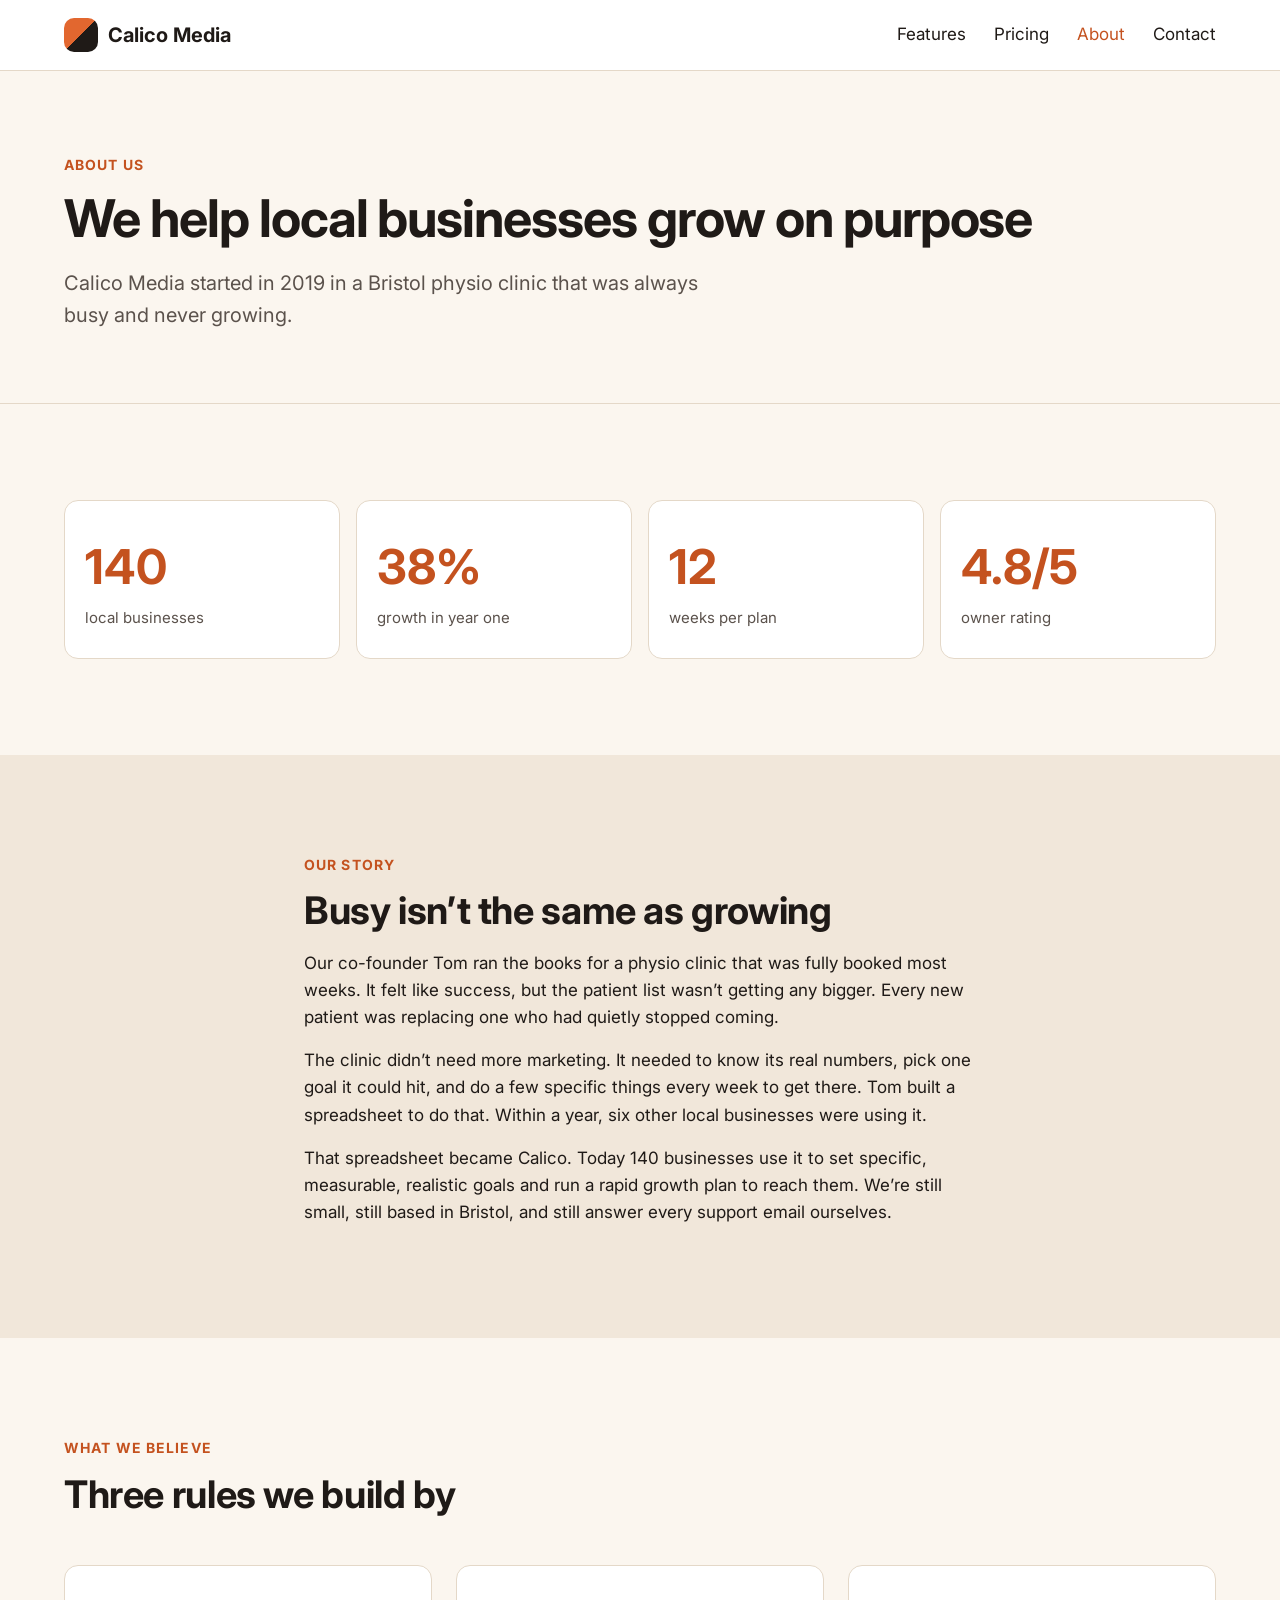
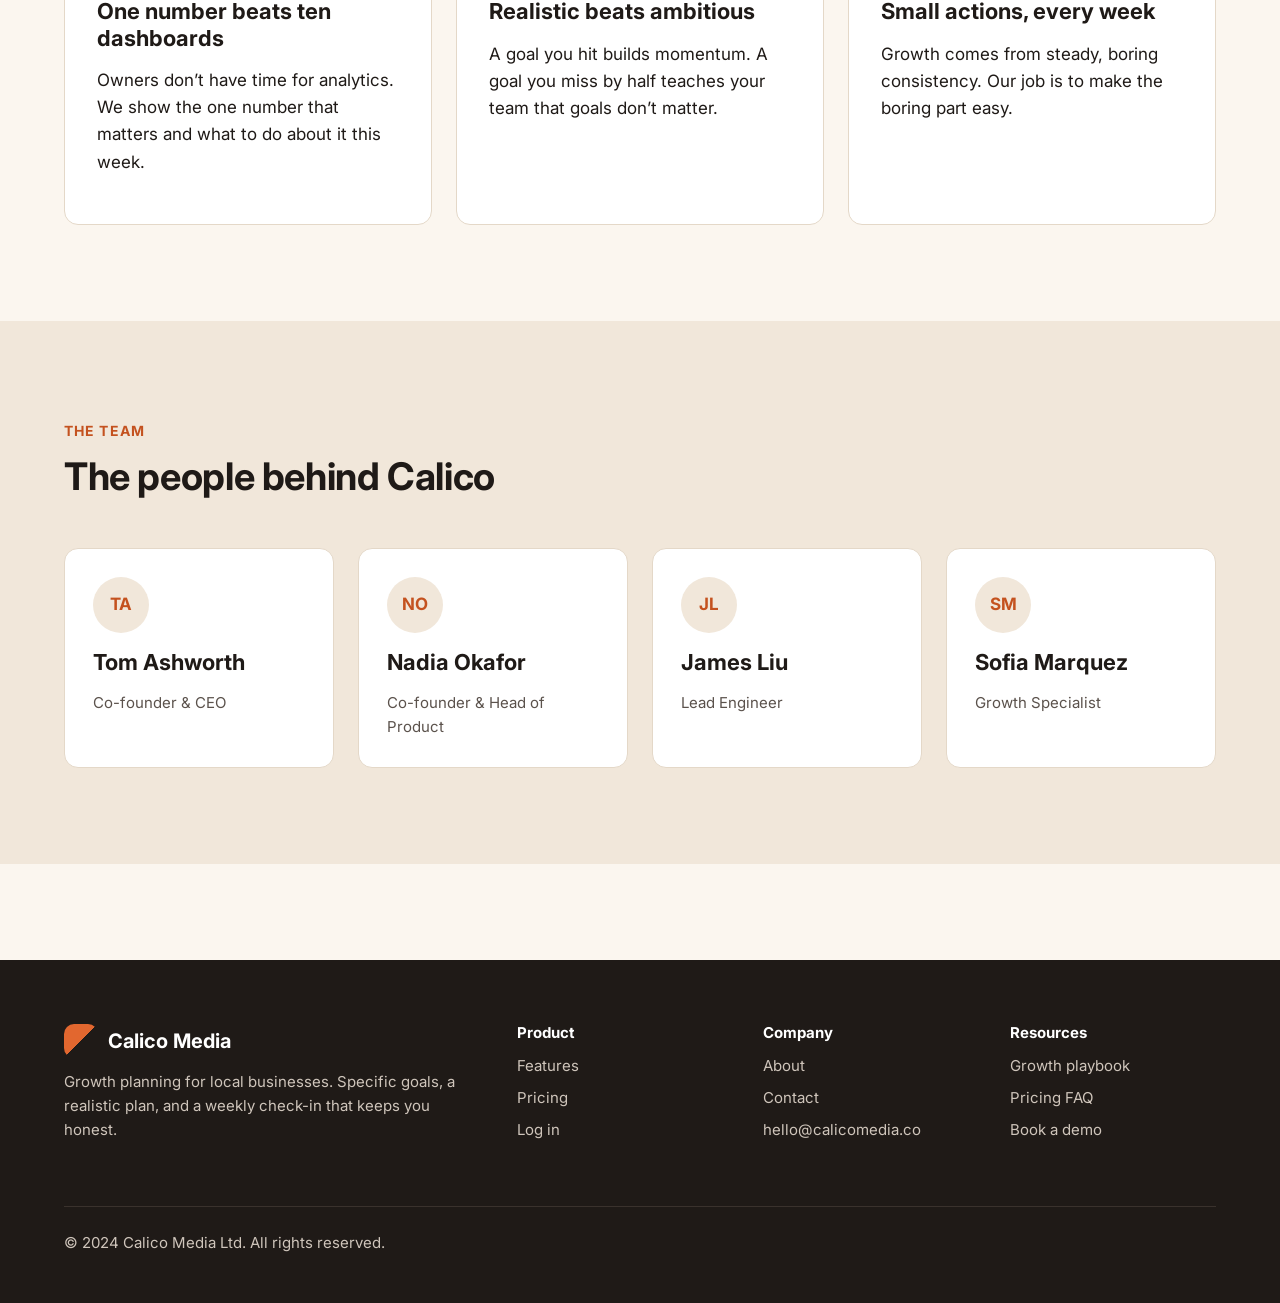
==== public/about.html @ 5a40484c "fix: implemented responsiveness across tablet and mobile sizes with a burger menu" ====
<!DOCTYPE html>
<html lang="en">
<head>
  <meta charset="utf-8">
  <meta name="viewport" content="width=device-width, initial-scale=1">
  <title>About | Calico Media</title>
  <meta name="description" content="Calico Media builds growth planning software for local businesses. Here is who we are and why we started.">
  <link rel="preconnect" href="https://fonts.googleapis.com">
  <link rel="preconnect" href="https://fonts.gstatic.com" crossorigin>
  <link href="https://fonts.googleapis.com/css2?family=Inter:wght@100;200;300;400;500;600;700;800;900&display=swap" rel="stylesheet">
  <link rel="stylesheet" href="css/styles.css">
</head>
<body>
  <header class="site-header">
    <div class="container">
      <a class="logo" href="index.html"><span class="logo-mark"></span>Calico Media</a>
      <nav aria-label="Main">
        <button class="nav-toggle" type="button" aria-expanded="false" aria-controls="main-menu" aria-label="Open menu">
          <span class="nav-toggle-bar"></span>
          <span class="nav-toggle-bar"></span>
          <span class="nav-toggle-bar"></span>
        </button>
        <ul class="nav-links" id="main-menu">
          <li><a href="features.html">Features</a></li>
          <li><a href="pricing.html">Pricing</a></li>
          <li><a href="about.html" aria-current="page">About</a></li>
          <li><a href="contact.html">Contact</a></li>
        </ul>
      </nav>
    </div>
  </header>

  <main>
    <section class="page-header">
      <div class="container">
        <span class="eyebrow">About us</span>
        <h1>We help local businesses grow on purpose</h1>
        <p class="lead">Calico Media started in 2019 in a Bristol physio clinic that was always busy and never growing.</p>
      </div>
    </section>

    <section class="section">
      <div class="container">
        <div class="stats">
          <div class="stat">
            <span class="stat-number">140</span>
            <span class="stat-label">local businesses</span>
          </div>
          <div class="stat">
            <span class="stat-number">38%</span>
            <span class="stat-label">growth in year one</span>
          </div>
          <div class="stat">
            <span class="stat-number">12</span>
            <span class="stat-label">weeks per plan</span>
          </div>
          <div class="stat">
            <span class="stat-number">4.8/5</span>
            <span class="stat-label">owner rating</span>
          </div>
        </div>
      </div>
    </section>

    <section class="section section--sand">
      <div class="container prose">
        <span class="eyebrow">Our story</span>
        <h2>Busy isn&rsquo;t the same as growing</h2>
        <p>Our co-founder Tom ran the books for a physio clinic that was fully booked most weeks. It felt like success, but the patient list wasn&rsquo;t getting any bigger. Every new patient was replacing one who had quietly stopped coming.</p>
        <p>The clinic didn&rsquo;t need more marketing. It needed to know its real numbers, pick one goal it could hit, and do a few specific things every week to get there. Tom built a spreadsheet to do that. Within a year, six other local businesses were using it.</p>
        <p>That spreadsheet became Calico. Today 140 businesses use it to set specific, measurable, realistic goals and run a rapid growth plan to reach them. We&rsquo;re still small, still based in Bristol, and still answer every support email ourselves.</p>
      </div>
    </section>

    <section class="section">
      <div class="container">
        <div class="section-intro">
          <span class="eyebrow">What we believe</span>
          <h2>Three rules we build by</h2>
        </div>
        <div class="steps">
          <div class="step">
            <h3>One number beats ten dashboards</h3>
            <p>Owners don&rsquo;t have time for analytics. We show the one number that matters and what to do about it this week.</p>
          </div>
          <div class="step">
            <h3>Realistic beats ambitious</h3>
            <p>A goal you hit builds momentum. A goal you miss by half teaches your team that goals don&rsquo;t matter.</p>
          </div>
          <div class="step">
            <h3>Small actions, every week</h3>
            <p>Growth comes from steady, boring consistency. Our job is to make the boring part easy.</p>
          </div>
        </div>
      </div>
    </section>

    <section class="section section--sand">
      <div class="container">
        <div class="section-intro">
          <span class="eyebrow">The team</span>
          <h2>The people behind Calico</h2>
        </div>
        <div class="team-grid">
          <div class="person">
            <div class="avatar">TA</div>
            <h3>Tom Ashworth</h3>
            <p>Co-founder &amp; CEO</p>
          </div>
          <div class="person">
            <div class="avatar">NO</div>
            <h3>Nadia Okafor</h3>
            <p>Co-founder &amp; Head of Product</p>
          </div>
          <div class="person">
            <div class="avatar">JL</div>
            <h3>James Liu</h3>
            <p>Lead Engineer</p>
          </div>
          <div class="person">
            <div class="avatar">SM</div>
            <h3>Sofia Marquez</h3>
            <p>Growth Specialist</p>
          </div>
        </div>
      </div>
    </section>
  </main>

  <footer class="site-footer">
    <div class="container">
      <div class="footer-grid">
        <div>
          <a class="logo" href="index.html"><span class="logo-mark"></span>Calico Media</a>
          <p>Growth planning for local businesses. Specific goals, a realistic plan, and a weekly check-in that keeps you honest.</p>
        </div>
        <div>
          <h4>Product</h4>
          <ul>
            <li><a href="features.html">Features</a></li>
            <li><a href="pricing.html">Pricing</a></li>
            <li><a href="https://app.calicomedia.co/login">Log in</a></li>
          </ul>
        </div>
        <div>
          <h4>Company</h4>
          <ul>
            <li><a href="about.html">About</a></li>
            <li><a href="contact.html">Contact</a></li>
            <li><a href="mailto:hello@calicomedia.co">hello@calicomedia.co</a></li>
          </ul>
        </div>
        <div>
          <h4>Resources</h4>
          <ul>
            <li><a href="index.html#playbook">Growth playbook</a></li>
            <li><a href="pricing.html#faq">Pricing FAQ</a></li>
            <li><a href="contact.html">Book a demo</a></li>
          </ul>
        </div>
      </div>
      <div class="footer-bottom">
        <p>&copy; 2024 Calico Media Ltd. All rights reserved.</p>
      </div>
    </div>
  </footer>
  <script src="js/nav.js"></script>
</body>
</html>
---- public/css/styles.css ----
/* Calico Media marketing site */

:root {
  --ink: #1f1a17;
  --ink-soft: #5b524c;
  --cream: #fbf6ef;
  --sand: #f1e7da;
  --white: #ffffff;
  --orange: #e2672f;
  --orange-dark: #c4521f;
  --teal: #1f6f6b;
  --line: #e4d8c8;
  --radius: 14px;
}

*,
*::before,
*::after {
  box-sizing: border-box;
}

body {
  margin: 0;
  font-family:
    "Inter",
    -apple-system,
    BlinkMacSystemFont,
    "Segoe UI",
    sans-serif;
  font-weight: 400;
  font-size: 17px;
  line-height: 1.6;
  color: var(--ink);
  background: var(--cream);
}

h1,
h2,
h3,
h4 {
  font-weight: 700;
  line-height: 1.2;
  margin: 0 0 16px;
}

h1 {
  font-size: 52px;
  letter-spacing: -0.02em;
}

h2 {
  font-size: 38px;
  letter-spacing: -0.01em;
}

h3 {
  font-size: 22px;
}

p {
  margin: 0 0 16px;
}

a {
  color: var(--teal);
}

img {
  max-width: 100%;
}

.container {
  max-width: 1200px;
  margin: 0 auto;
  padding: 0 24px;
}

.section {
  padding: 96px 0;
}

.section--sand {
  background: var(--sand);
}

.eyebrow {
  display: inline-block;
  font-size: 14px;
  font-weight: 700;
  letter-spacing: 0.08em;
  text-transform: uppercase;
  color: var(--orange-dark);
  margin-bottom: 12px;
}

.lead {
  font-size: 20px;
  color: var(--ink-soft);
  max-width: 640px;
}

.section-intro {
  max-width: 680px;
  margin-bottom: 48px;
}

.btn {
  display: inline-block;
  padding: 14px 26px;
  border-radius: 999px;
  background: var(--orange);
  color: var(--white);
  font-weight: 700;
  text-decoration: none;
  border: 0;
  font-size: 16px;
  font-family: inherit;
  cursor: pointer;
}

.btn:hover {
  background: var(--orange-dark);
}

.btn--ghost {
  background: transparent;
  color: inherit;
  box-shadow: inset 0 0 0 2px currentColor;
}

.btn--ghost:hover {
  background: rgba(255, 255, 255, 0.1);
}

/* Header */

.site-header {
  position: relative;
  background: var(--white);
  border-bottom: 1px solid var(--line);
}

.site-header .container {
  display: flex;
  flex-wrap: wrap;
  align-items: center;
  justify-content: space-between;
  gap: 12px 32px;
  padding-top: 18px;
  padding-bottom: 18px;
}

.logo {
  display: flex;
  align-items: center;
  gap: 10px;
  flex-shrink: 0;
  font-size: 20px;
  font-weight: 700;
  color: var(--ink);
  text-decoration: none;
}

.logo-mark {
  width: 34px;
  height: 34px;
  border-radius: 10px;
  background: linear-gradient(
    135deg,
    var(--orange) 0%,
    var(--orange) 50%,
    var(--ink) 50%,
    var(--ink) 100%
  );
}

.nav-links {
  display: flex;
  flex-wrap: wrap;
  align-items: center;
  gap: 8px 28px;
  list-style: none;
  margin: 0;
  padding: 0;
}

.nav-links a {
  color: var(--ink);
  text-decoration: none;
}

.nav-links a:hover,
.nav-links a[aria-current="page"] {
  color: var(--orange-dark);
}

.site-header--home {
  background: var(--ink);
  border-bottom: 0;
}

.site-header--home .logo,
.site-header--home .nav-links a {
  color: var(--white);
}

.site-header--home .logo-mark {
  background: linear-gradient(
    135deg,
    var(--orange) 0%,
    var(--orange) 50%,
    var(--white) 50%,
    var(--white) 100%
  );
}

.site-header--home .container {
  flex-wrap: nowrap;
}

.site-header--home nav {
  min-width: 0;
}

.site-header--home .nav-links {
  flex-wrap: nowrap;
  gap: 0;
}

.site-header--home .nav-links li {
  min-width: 0;
}

.site-header--home .nav-links a {
  display: block;
  padding: 0 14px;
  white-space: nowrap;
}

.site-header--home .nav-links li:last-child {
  flex-shrink: 0;
}

.site-header--home .nav-links .btn {
  margin-left: 12px;
  padding: 10px 20px;
}

/* Burger toggle: hidden on desktop, shown in the 768px media query */

.nav-toggle {
  display: none;
  flex-direction: column;
  justify-content: center;
  gap: 5px;
  width: 44px;
  height: 44px;
  padding: 10px;
  border: 0;
  background: transparent;
  color: var(--ink);
  cursor: pointer;
}

.site-header--home .nav-toggle {
  color: var(--white);
}

.nav-toggle-bar {
  display: block;
  height: 2px;
  border-radius: 2px;
  background: currentColor;
  transition: transform 0.2s ease, opacity 0.2s ease;
}

/* Turn the three bars into an X when open */
.nav-open .nav-toggle-bar:nth-child(1) {
  transform: translateY(7px) rotate(45deg);
}

.nav-open .nav-toggle-bar:nth-child(2) {
  opacity: 0;
}

.nav-open .nav-toggle-bar:nth-child(3) {
  transform: translateY(-7px) rotate(-45deg);
}

/* Home hero */

.hero {
  background: var(--ink);
  color: var(--white);
  padding: 56px 0 88px;
}

.hero-inner {
  display: flex;
  align-items: center;
  gap: 56px;
}

.hero-text {
  flex: 1;
}

.hero-text .lead {
  color: #d9cfc5;
}

.hero-actions {
  display: flex;
  flex-wrap: wrap;
  gap: 12px;
  margin-top: 32px;
}

.hero-media {
  width: 600px;
  flex-shrink: 0;
}

.hero-image {
  width: 100%;
  aspect-ratio: 4 / 3;
  object-fit: cover;
  border-radius: var(--radius);
  display: block;
}

/* Trust strip */

.trust {
  padding: 40px 0;
  border-bottom: 1px solid var(--line);
  text-align: center;
}

.trust p {
  color: var(--ink-soft);
  font-size: 15px;
}

.trust-list {
  display: flex;
  flex-wrap: wrap;
  justify-content: center;
  gap: 12px 40px;
  list-style: none;
  margin: 0;
  padding: 0;
  font-weight: 700;
  font-size: 18px;
  color: #8a7d72;
}

/* Steps */

.steps {
  display: grid;
  grid-template-columns: repeat(auto-fit, minmax(240px, 1fr));
  gap: 24px;
}

.step {
  background: var(--white);
  border: 1px solid var(--line);
  border-radius: var(--radius);
  padding: 32px;
}

.step-number {
  display: inline-flex;
  align-items: center;
  justify-content: center;
  width: 40px;
  height: 40px;
  border-radius: 50%;
  background: var(--sand);
  color: var(--orange-dark);
  font-weight: 700;
  margin-bottom: 16px;
}

/* Check list */

.check-list {
  list-style: none;
  margin: 24px 0 0;
  padding: 0;
}

.check-list li {
  position: relative;
  padding-left: 32px;
  margin-bottom: 14px;
}

.check-list li::before {
  content: "";
  position: absolute;
  left: 0;
  top: 6px;
  width: 16px;
  height: 16px;
  border-radius: 50%;
  background: var(--teal);
  box-shadow: inset 0 0 0 4px #cfe6e4;
}

/* FAQ */

.faq {
  max-width: 820px;
}

.faq details {
  border-top: 1px solid var(--line);
  padding: 20px 0;
}

.faq details:last-child {
  border-bottom: 1px solid var(--line);
}

.faq summary {
  font-weight: 700;
  font-size: 19px;
  cursor: pointer;
}

.faq details p {
  margin-top: 12px;
  color: var(--ink-soft);
}

/* Feature rows */

.feature-row {
  display: grid;
  grid-template-columns: 1fr 1fr;
  gap: 64px;
  align-items: center;
  margin-bottom: 96px;
}

.feature-row:last-child {
  margin-bottom: 0;
}

.feature-row--reverse .feature-media {
  order: 2;
}

.feature-media img {
  display: block;
  width: 100%;
  aspect-ratio: 4 / 3;
  object-fit: cover;
  border-radius: var(--radius);
}

/* Playbook */

.playbook-grid {
  display: grid;
  grid-template-columns: repeat(3, 1fr);
  gap: 28px;
}

/* Card grid */

.card-grid {
  display: grid;
  grid-template-columns: repeat(3, 1fr);
  gap: 28px;
}

.card {
  background: var(--white);
  border: 1px solid var(--line);
  border-radius: var(--radius);
  overflow: hidden;
}

.card img {
  display: block;
  width: 100%;
  aspect-ratio: 16 / 10;
  object-fit: cover;
}

.card-body {
  padding: 24px 28px 28px;
}

.card-body p {
  color: var(--ink-soft);
}

.card-tag {
  font-size: 13px;
  font-weight: 700;
  text-transform: uppercase;
  letter-spacing: 0.06em;
  color: var(--teal);
}

.icon-dot {
  width: 44px;
  height: 44px;
  border-radius: 12px;
  background: var(--sand);
  margin-bottom: 18px;
  position: relative;
}

.icon-dot::after {
  content: "";
  position: absolute;
  inset: 13px;
  border-radius: 50%;
  background: var(--orange);
}

/* CTA band */

.cta-band {
  background: var(--ink);
  color: var(--white);
  border-radius: 24px;
  overflow: hidden;
}

.cta-band img {
  display: block;
  width: 100%;
  aspect-ratio: 21 / 8;
  object-fit: cover;
}

.cta-body {
  padding: 48px;
  display: flex;
  flex-wrap: wrap;
  align-items: center;
  justify-content: space-between;
  gap: 24px;
}

.cta-body h2 {
  margin: 0;
  max-width: 620px;
}

/* Page header (inner pages) */

.page-header {
  padding: 80px 0 56px;
  border-bottom: 1px solid var(--line);
}

/* Pricing */

.pricing-grid {
  display: grid;
  grid-template-columns: repeat(auto-fit, minmax(260px, 1fr));
  gap: 24px;
  align-items: stretch;
}

.pricing-card {
  background: var(--white);
  border: 1px solid var(--line);
  border-radius: var(--radius);
  padding: 36px 32px;
  display: flex;
  flex-direction: column;
}

.pricing-card--featured {
  border: 2px solid var(--orange);
  box-shadow: 0 24px 48px rgba(226, 103, 47, 0.14);
}

.plan-badge {
  align-self: flex-start;
  font-size: 13px;
  font-weight: 700;
  background: var(--orange);
  color: var(--white);
  border-radius: 999px;
  padding: 4px 12px;
  margin-bottom: 16px;
}

.price {
  font-size: 48px;
  font-weight: 700;
  margin: 8px 0 4px;
}

.price small {
  font-size: 17px;
  font-weight: 400;
  color: var(--ink-soft);
}

.pricing-card .check-list {
  flex: 1;
  margin-bottom: 28px;
}

.pricing-card .btn {
  text-align: center;
}

.pricing-note {
  margin-top: 32px;
  color: var(--ink-soft);
  font-size: 15px;
}

/* About */

.stats {
  display: grid;
  grid-template-columns: repeat(auto-fit, minmax(160px, 1fr));
  gap: 16px;
}

.stat {
  background: var(--white);
  border: 1px solid var(--line);
  border-radius: var(--radius);
  padding: 28px 20px;
}

.stat-number {
  display: block;
  font-size: 48px;
  font-weight: 700;
  color: var(--orange-dark);
}

.stat-label {
  display: block;
  font-size: 15px;
  color: var(--ink-soft);
}

.prose {
  max-width: 720px;
}

.team-grid {
  display: grid;
  grid-template-columns: repeat(auto-fit, minmax(220px, 1fr));
  gap: 24px;
}

.person {
  background: var(--white);
  border: 1px solid var(--line);
  border-radius: var(--radius);
  padding: 28px;
}

.avatar {
  width: 56px;
  height: 56px;
  border-radius: 50%;
  background: var(--sand);
  color: var(--orange-dark);
  display: flex;
  align-items: center;
  justify-content: center;
  font-weight: 700;
  margin-bottom: 16px;
}

.person p {
  color: var(--ink-soft);
  font-size: 15px;
  margin: 0;
}

/* Contact */

.contact-layout {
  display: grid;
  grid-template-columns: 3fr 2fr;
  gap: 64px;
}

.contact-form label {
  display: block;
  font-weight: 700;
  margin-bottom: 6px;
}

.contact-form input,
.contact-form textarea {
  display: block;
  width: 100%;
  font: inherit;
  padding: 12px 14px;
  border: 1px solid var(--line);
  border-radius: 10px;
  background: var(--white);
  margin-bottom: 20px;
}

.contact-form textarea {
  min-height: 160px;
  resize: vertical;
}

.form-status {
  margin-top: 16px;
  font-weight: 700;
}

.form-status--success {
  color: var(--teal);
}

.form-status--error {
  color: #b3261e;
}

.contact-aside {
  background: var(--white);
  border: 1px solid var(--line);
  border-radius: var(--radius);
  padding: 32px;
  align-self: start;
}

.contact-aside h3 {
  font-size: 18px;
  margin-top: 24px;
  margin-bottom: 6px;
}

.contact-aside h3:first-child {
  margin-top: 0;
}

.contact-aside p {
  color: var(--ink-soft);
  margin: 0;
}

/* Footer */

.site-footer {
  background: var(--ink);
  color: #cfc5bb;
  padding: 64px 0 32px;
  margin-top: 96px;
  font-size: 15px;
}

.footer-grid {
  display: grid;
  grid-template-columns: 2fr 1fr 1fr 1fr;
  gap: 40px;
}

.site-footer h4 {
  color: var(--white);
  font-size: 15px;
  margin-bottom: 12px;
}

.site-footer ul {
  list-style: none;
  margin: 0;
  padding: 0;
}

.site-footer li {
  margin-bottom: 8px;
}

.site-footer a {
  color: #cfc5bb;
  text-decoration: none;
}

.site-footer a:hover {
  color: var(--white);
}

.site-footer .logo {
  color: var(--white);
  margin-bottom: 12px;
}

.footer-bottom {
  border-top: 1px solid #3a322d;
  margin-top: 48px;
  padding-top: 24px;
}

@media (max-width: 1024px) {
  .hero-inner {
    flex-direction: column-reverse;
  }

  .hero-media {
    width: 100%;
  }

  .hero-text {
    display: flex;
    align-items: center;
    justify-content: center;
    flex-direction: column;
    text-align: center;
  }
}

@media (max-width: 955px) {
  .site-header--home .nav-links a {
    padding: 0px;
  }

  .site-header--home .logo {
    margin: 16px 0px;
  }

  .site-header .nav-links {
    flex-wrap: wrap;
    justify-content: center;
    gap: 24px 16px;
  }

  .site-header .container {
    flex-wrap: wrap;
    justify-content: space-evenly;
    flex-direction: column;
  }
}

@media (max-width: 768px) {
  h1 {
    font-size: 40px;
  }

  h2 {
    font-size: 30px;
  }

  .container {
    margin: 0 32px;
  }

  .section {
    padding: 64px 0;
  }

  .feature-row {
    grid-template-columns: 1fr;
    gap: 32px;
    margin-bottom: 64px;
  }

  .feature-row--reverse .feature-media {
    order: 0;
  }

  .card-grid {
    grid-template-columns: repeat(2, 1fr);
  }

  .contact-layout {
    grid-template-columns: 1fr;
    gap: 40px;
  }

  .footer-grid {
    grid-template-columns: 1fr 1fr;
  }

  .hero-inner {
    flex-direction: column-reverse;
  }

  .playbook-grid {
    grid-template-columns: repeat(1, 1fr);
  }

  .hero-media {
    width: 100vw;
  }

  .hero-image {
    width: 90vw;
    margin: 0 auto;
  }

  /* Burger menu. `.site-header` selectors match the specificity of the
     `.site-header--home` rules above and win because they come later. */

  /* Undo the stacked tablet header from the 955px query: logo left, burger right */
  .site-header .container {
    flex-direction: row;
    flex-wrap: nowrap;
    justify-content: space-between;
  }

  .site-header--home .logo {
    margin: 0;
  }

  .site-header.nav-ready .nav-toggle {
    display: flex;
  }

  .site-header.nav-ready .nav-links {
    display: none;
  }

  .site-header.nav-open .nav-links {
    display: flex;
    flex-direction: column;
    align-items: stretch;
    gap: 0;
    position: absolute;
    top: 100%;
    left: 0;
    right: 0;
    z-index: 10;
    padding: 8px 0 16px;
    background: var(--white);
    border-bottom: 1px solid var(--line);
  }

  .site-header--home.nav-open .nav-links {
    background: var(--ink);
    border-bottom: 0;
  }

  .site-header .nav-links a {
    display: block;
    padding: 12px 56px; /* lines up with the logo (32px margin + 24px padding) */
  }

  .site-header .nav-links .btn {
    display: inline-block;
    margin: 8px 56px 0;
    padding: 10px 20px;
  }
}

@media (max-width: 480px) {
  h1 {
    font-size: 34px;
  }

  .card-grid {
    grid-template-columns: 1fr;
  }

  .cta-body {
    padding: 32px 24px;
  }

  .footer-grid {
    grid-template-columns: 1fr;
  }

  .hero-actions{
    align-items: center;
    justify-content: center;
  }
}
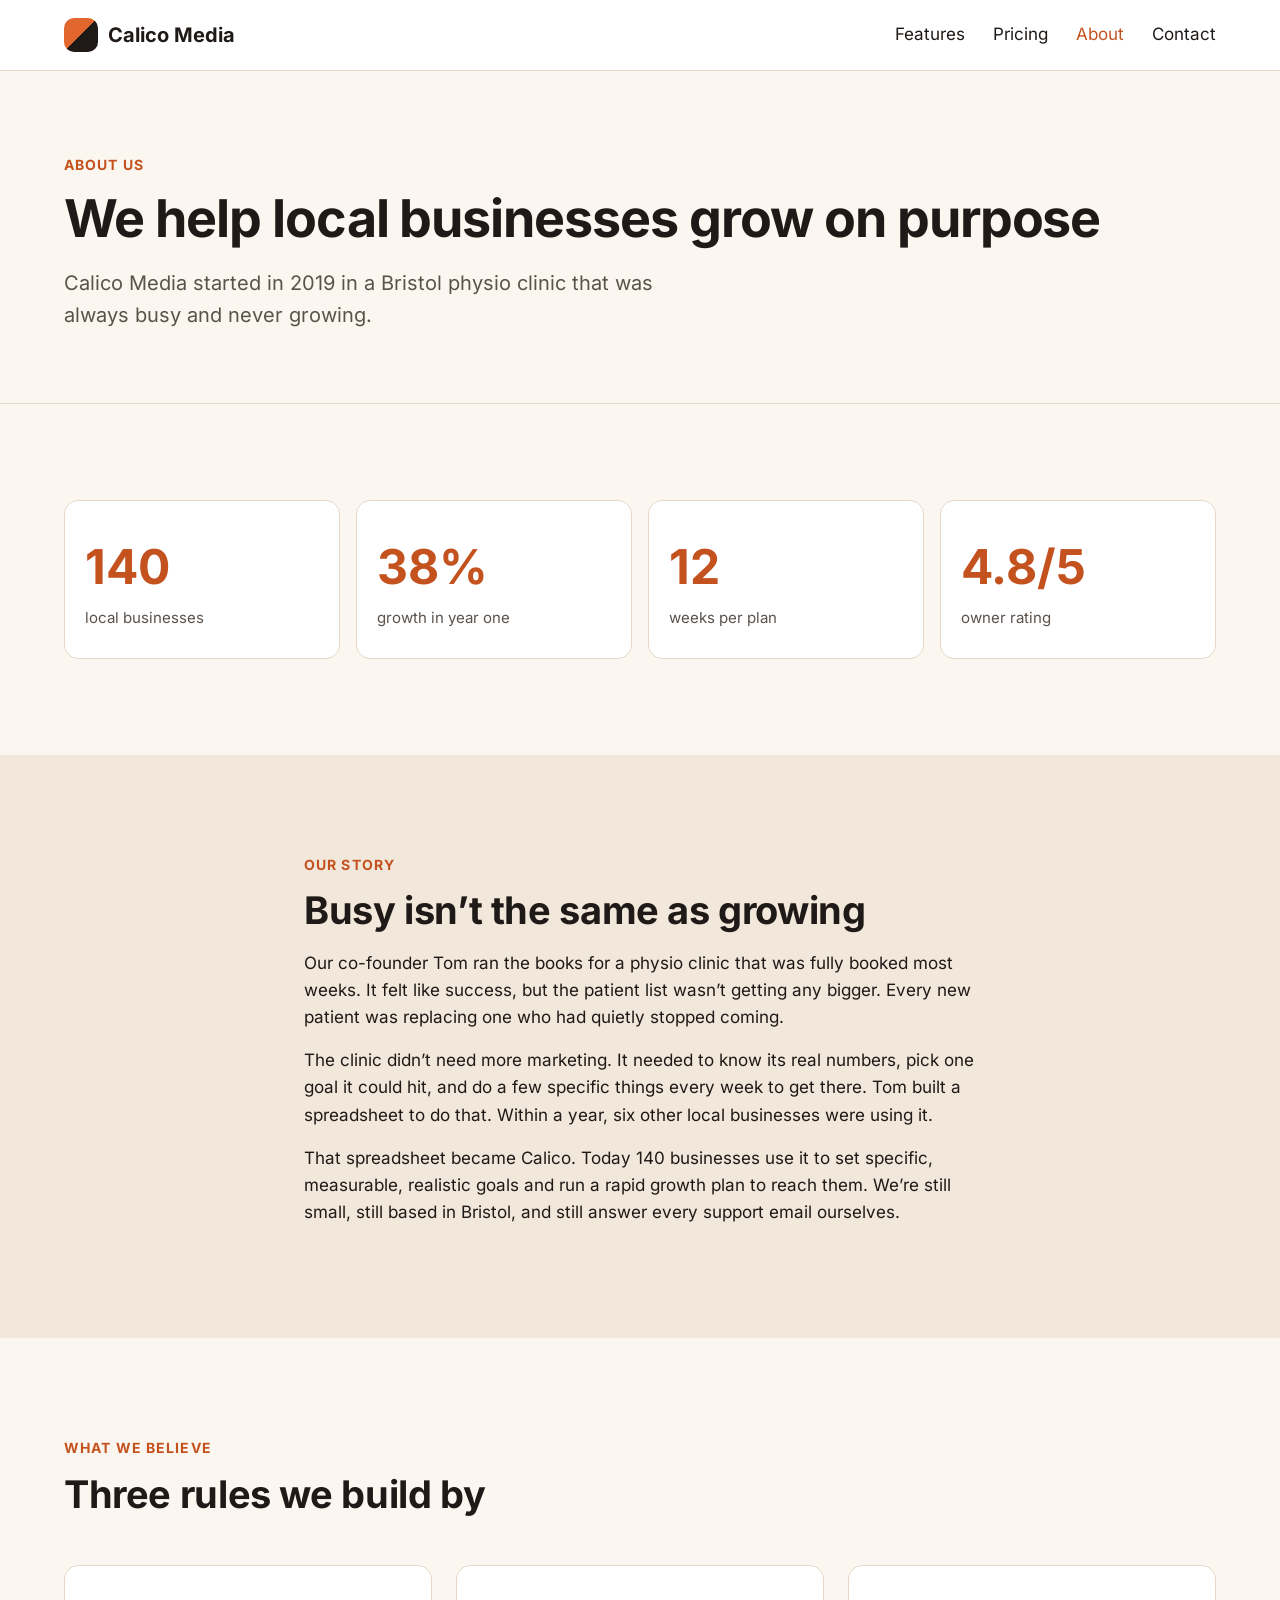
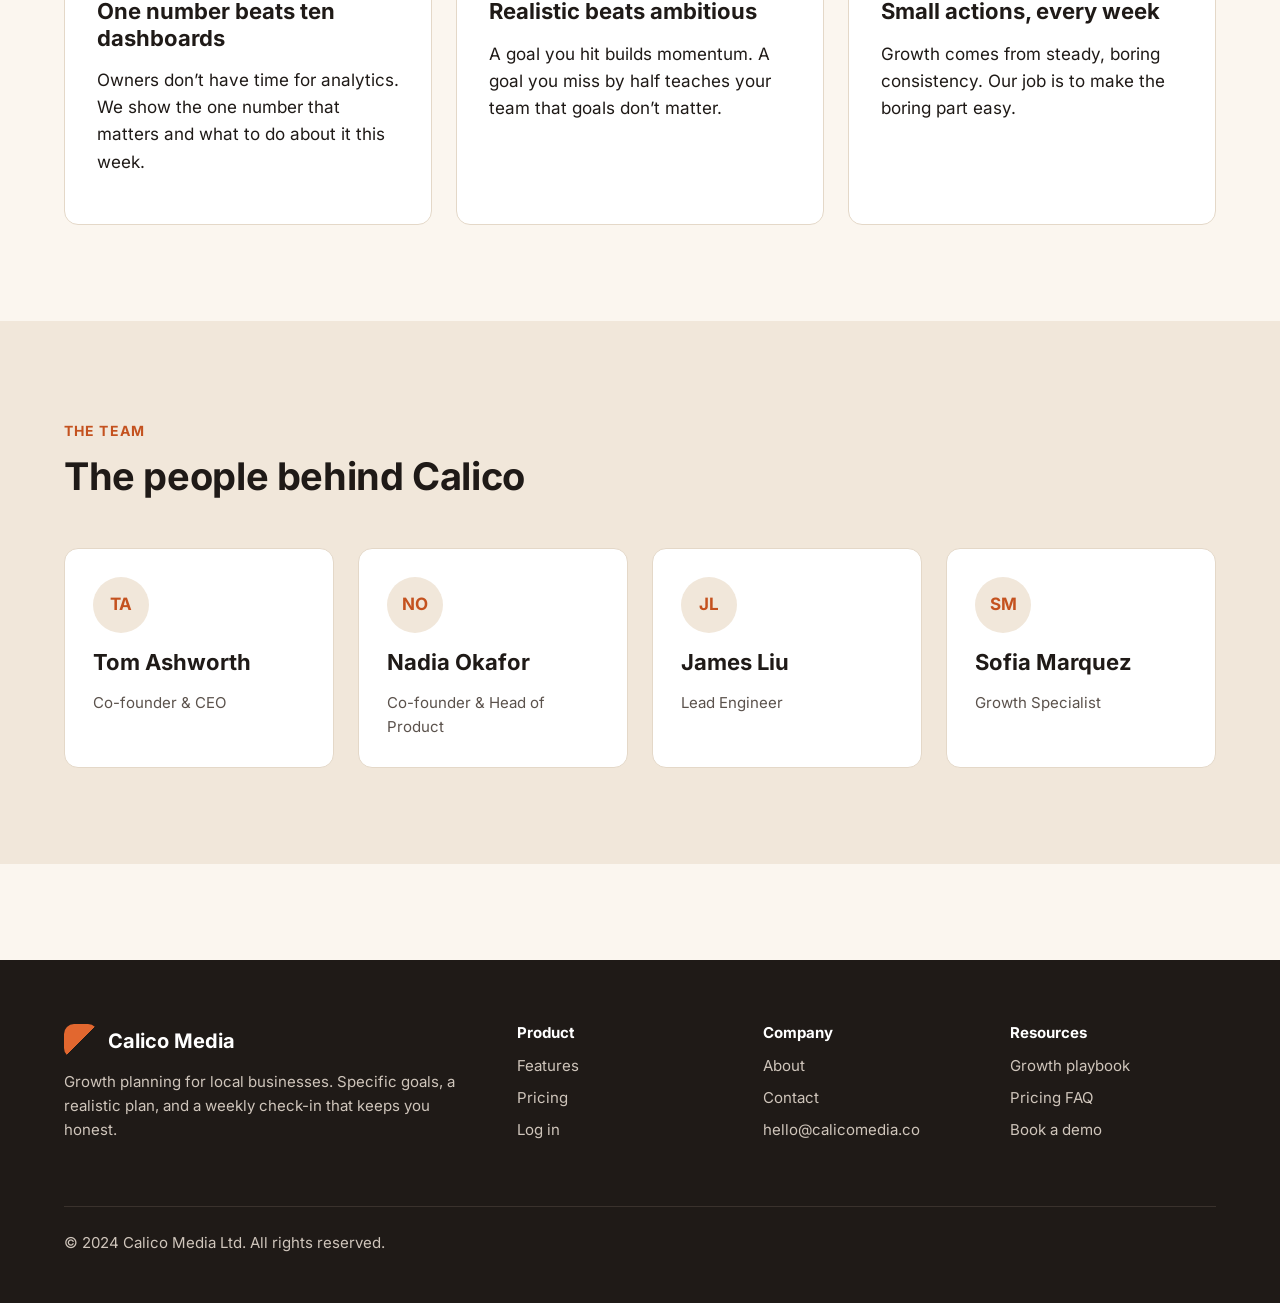
==== commit ad24df08: "fix: improved performance by uploading fonts to repository" ====
--- a/public/about.html
+++ b/public/about.html
@@ -5,9 +5,6 @@
   <meta name="viewport" content="width=device-width, initial-scale=1">
   <title>About | Calico Media</title>
   <meta name="description" content="Calico Media builds growth planning software for local businesses. Here is who we are and why we started.">
-  <link rel="preconnect" href="https://fonts.googleapis.com">
-  <link rel="preconnect" href="https://fonts.gstatic.com" crossorigin>
-  <link href="https://fonts.googleapis.com/css2?family=Inter:wght@100;200;300;400;500;600;700;800;900&display=swap" rel="stylesheet">
   <link rel="stylesheet" href="css/styles.css">
 </head>
 <body>
--- a/public/css/styles.css
+++ b/public/css/styles.css
@@ -17,6 +17,24 @@
 *::before,
 *::after {
   box-sizing: border-box;
+}
+
+/* Regular (400) */
+@font-face {
+  font-family: 'Inter';
+  src: url('../fonts/inter-v20-latin-regular.woff2') format('woff2');
+  font-weight: 400;
+  font-style: normal;
+  font-display: swap; /* Prevents invisible text while loading */
+}
+
+/* Bold (700) */
+@font-face {
+  font-family: 'Inter';
+  src: url('../fonts/inter-v20-latin-700.woff2') format('woff2');
+  font-weight: 700;
+  font-style: normal;
+  font-display: swap;
 }
 
 body {
@@ -323,6 +341,7 @@
 
 .hero-image {
   width: 100%;
+  height: auto;
   aspect-ratio: 4 / 3;
   object-fit: cover;
   border-radius: var(--radius);
@@ -456,6 +475,8 @@
 .feature-media img {
   display: block;
   width: 100%;
+  max-width: 1200px;
+  height: auto;
   aspect-ratio: 4 / 3;
   object-fit: cover;
   border-radius: var(--radius);
@@ -487,6 +508,7 @@
 .card img {
   display: block;
   width: 100%;
+  height: auto;
   aspect-ratio: 16 / 10;
   object-fit: cover;
 }
@@ -536,6 +558,7 @@
 .cta-band img {
   display: block;
   width: 100%;
+  height: auto;
   aspect-ratio: 21 / 8;
   object-fit: cover;
 }
@@ -894,7 +917,7 @@
   }
 
   .hero-media {
-    width: 100vw;
+    width: 100%;
   }
 
   .hero-image {
